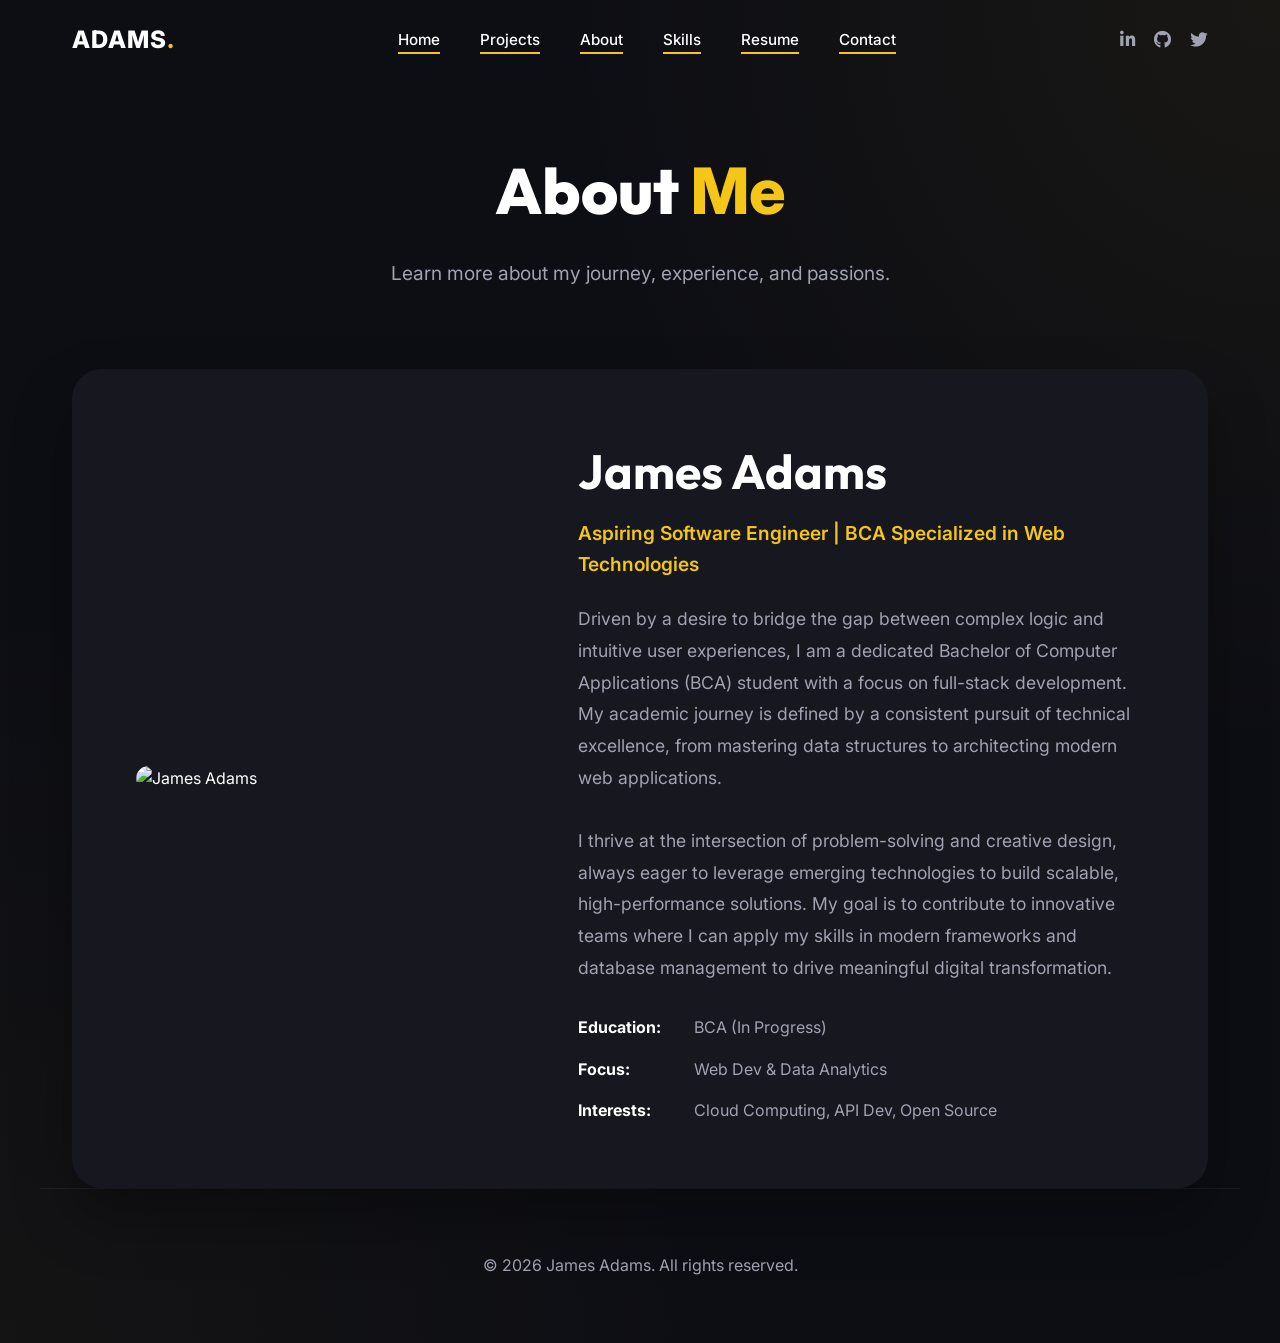
==== about.html @ 044e10fd "first commit" ====
<!DOCTYPE html>
<html lang="en">
<head>
    <meta charset="UTF-8">
    <meta name="viewport" content="width=device-width, initial-scale=1.0">
    <title>About | James Adams</title>
    <link rel="stylesheet" href="style.css">
    <link rel="preconnect" href="https://fonts.googleapis.com">
    <link rel="preconnect" href="https://fonts.gstatic.com" crossorigin>
    <link href="https://fonts.googleapis.com/css2?family=Inter:wght@400;500;600&family=Outfit:wght@300;400;600;700;800&display=swap" rel="stylesheet">
    <link rel="stylesheet" href="https://cdnjs.cloudflare.com/ajax/libs/font-awesome/6.4.0/css/all.min.css">
</head>
<body>
    <nav class="navbar" id="navbar">
        <div class="container nav-content">
            <div class="logo">
                <a href="index.html">ADAMS<span>.</span></a>
            </div>
            <ul class="nav-links" id="nav-links">
                <li><a href="index.html">Home</a></li>
                <li><a href="projects.html">Projects</a></li>
                <li><a href="about.html" class="active">About</a></li>
                <li><a href="skills.html">Skills</a></li><li><a href="resume.html">Resume</a></li>
                <li><a href="contact.html">Contact</a></li>
            </ul>
            <div class="nav-socials">
                <a href="#"><i class="fab fa-linkedin-in"></i></a>
                <a href="#"><i class="fab fa-github"></i></a>
                <a href="#"><i class="fab fa-twitter"></i></a>
            </div>
            <button class="hamburger" id="hamburger">
                <span></span>
                <span></span>
                <span></span>
            </button>
        </div>
    </nav>

    <div class="mobile-menu" id="mobile-menu">
        <ul class="mobile-nav-links">
            <li><a href="index.html">Home</a></li>
            <li><a href="projects.html">Projects</a></li>
            <li><a href="about.html">About</a></li>
            <li><a href="skills.html">Skills</a></li><li><a href="resume.html">Resume</a></li>
            <li><a href="contact.html">Contact</a></li>
        </ul>
    </div>

    <main class="subpage-main">
        <header class="page-header container">
            <h1 class="page-title">About <span class="highlight">Me</span></h1>
            <p class="page-subtitle">Learn more about my journey, experience, and passions.</p>
        </header>

        <section class="about-info container">
            <div class="about-card">
                <div class="about-image">
                    <img src="profile_james_adams.png" alt="James Adams">
                </div>
                <div class="about-text">
                    <h2>James Adams</h2>
                    <p class="job-role">Aspiring Software Engineer | BCA Specialized in Web Technologies</p>
                    <p class="bio">
                        Driven by a desire to bridge the gap between complex logic and intuitive user experiences, I am a dedicated Bachelor of Computer Applications (BCA) student with a focus on full-stack development. My academic journey is defined by a consistent pursuit of technical excellence, from mastering data structures to architecting modern web applications. 
                        <br><br>
                        I thrive at the intersection of problem-solving and creative design, always eager to leverage emerging technologies to build scalable, high-performance solutions. My goal is to contribute to innovative teams where I can apply my skills in modern frameworks and database management to drive meaningful digital transformation.
                    </p>
                    <div class="personal-details">
                        <div class="detail">
                            <span class="label">Education:</span>
                            <span class="value">BCA (In Progress)</span>
                        </div>
                        <div class="detail">
                            <span class="label">Focus:</span>
                            <span class="value">Web Dev & Data Analytics</span>
                        </div>
                        <div class="detail">
                            <span class="label">Interests:</span>
                            <span class="value">Cloud Computing, API Dev, Open Source</span>
                        </div>
                    </div>
                </div>
            </div>
        </section>
    </main>

    <footer class="footer container">
        <p>&copy; 2026 James Adams. All rights reserved.</p>
    </footer>

    <script src="script.js"></script>
</body>
</html>
---- style.css ----
:root {
    --bg-color: #0d0e14;
    --card-bg: #16171f;
    --accent-color: #f5c518;
    --text-primary: #ffffff;
    --text-secondary: #a0a2b1;
    --white: #ffffff;
    --black: #000000;
    --transition: all 0.4s cubic-bezier(0.165, 0.84, 0.44, 1);
    --container-width: 1200px;
    --glow-color: rgba(245, 197, 24, 0.15);
}

/* Reset and Base Styles */
* {
    margin: 0;
    padding: 0;
    box-sizing: border-box;
    font-family: 'Inter', sans-serif;
}

html {
    scroll-behavior: smooth;
}

body {
    background-color: var(--bg-color);
    background-image: 
        radial-gradient(at 100% 0%, rgba(245, 197, 24, 0.05) 0, transparent 40%),
        radial-gradient(at 0% 100%, rgba(245, 197, 24, 0.03) 0, transparent 40%);
    color: var(--text-primary);
    line-height: 1.6;
    overflow-x: hidden;
}

h1, h2, h3, .logo {
    font-family: 'Outfit', sans-serif;
}

a {
    text-decoration: none;
    color: inherit;
    transition: var(--transition);
}

ul {
    list-style: none;
}

img {
    max-width: 100%;
    display: block;
}

.container {
    max-width: var(--container-width);
    margin: 0 auto;
    padding: 0 2rem;
}

/* Navbar */
.navbar {
    position: fixed;
    top: 0;
    left: 0;
    width: 100%;
    height: 80px;
    background-color: transparent;
    z-index: 1000;
    display: flex;
    align-items: center;
    transition: var(--transition);
}

.navbar.scrolled {
    background-color: rgba(13, 14, 20, 0.95);
    backdrop-filter: blur(10px);
    height: 70px;
    border-bottom: 1px solid rgba(255, 255, 255, 0.05);
    box-shadow: 0 10px 30px rgba(0,0,0,0.3);
}

.nav-content {
    display: flex;
    justify-content: space-between;
    align-items: center;
    width: 100%;
}

.logo {
    font-size: 1.5rem;
    font-weight: 800;
    letter-spacing: 1px;
}

.logo span {
    color: var(--accent-color);
}

.nav-links {
    display: flex;
    gap: 2.5rem;
}

.nav-links li a {
    font-weight: 500;
    font-size: 0.95rem;
    color: var(--text-secondary);
    position: relative;
    padding-bottom: 5px;
}

.nav-links li a::after {
    content: '';
    position: absolute;
    bottom: 0;
    left: 0;
    width: 0;
    height: 2px;
    background-color: var(--accent-color);
    transition: var(--transition);
}

.nav-links li a:hover::after,
.nav-links li a.active::after {
    width: 100%;
}

.nav-links li a:hover,
.nav-links li a.active {
    color: var(--white);
}

.nav-socials {
    display: flex;
    gap: 1.2rem;
}

.nav-socials a {
    color: var(--text-secondary);
    font-size: 1.1rem;
}

.nav-socials a:hover {
    color: var(--accent-color);
    transform: translateY(-3px);
}
/* Section Generic */
.section-padding {
    padding: 100px 0;
}

.section-header {
    text-align: center;
    margin-bottom: 4rem;
}

.section-title {
    font-size: clamp(2.5rem, 5vw, 3.5rem);
    font-weight: 800;
    margin-bottom: 1rem;
}

.section-subtitle {
    font-size: 1.1rem;
    color: var(--text-secondary);
    max-width: 600px;
    margin: 0 auto;
}

.highlight {
    color: var(--accent-color);
}

/* Hamburger Menu */
.hamburger {
    display: none;
    flex-direction: column;
    gap: 6px;
    background: none;
    border: none;
    cursor: pointer;
    z-index: 1001;
}

.hamburger span {
    width: 25px;
    height: 2px;
    background-color: var(--white);
    transition: var(--transition);
}

/* Mobile Menu */
.mobile-menu {
    position: fixed;
    top: -100%;
    left: 0;
    width: 100%;
    height: auto;
    padding: 100px 0 50px;
    background-color: var(--card-bg);
    z-index: 999;
    display: flex;
    flex-direction: column;
    justify-content: center;
    align-items: center;
    gap: 2.5rem;
    transition: all 0.5s cubic-bezier(0.77, 0, 0.175, 1);
    box-shadow: 0 10px 30px rgba(0,0,0,0.5);
    opacity: 0;
    visibility: hidden;
}

.mobile-menu.active {
    top: 0;
    opacity: 1;
    visibility: visible;
}

.mobile-nav-links {
    display: flex;
    flex-direction: column;
    align-items: center;
    gap: 2rem;
}

.mobile-nav-links li a {
    font-size: 1.5rem;
    font-weight: 600;
}

.mobile-socials {
    display: flex;
    gap: 1.5rem;
    font-size: 1.5rem;
}

/* Hero Section */
.hero {
    padding-top: 160px;
    padding-bottom: 80px;
}

.hero-content {
    display: grid;
    grid-template-columns: 1.2fr 0.8fr;
    align-items: center;
    gap: 6rem;
}

.intro {
    font-size: 1.2rem;
    font-weight: 500;
    color: var(--accent-color);
    margin-bottom: 0.5rem;
}

.role-title {
    font-size: 1.6rem;
    color: var(--text-secondary);
    margin-bottom: 1rem;
    font-weight: 600;
    letter-spacing: 1px;
}

.name {
    font-size: clamp(3.5rem, 8vw, 5.5rem);
    font-weight: 800;
    line-height: 1.1;
    margin-bottom: 1rem;
}

.underline {
    width: 150px;
    height: 6px;
    background-color: var(--accent-color);
    margin-bottom: 2rem;
}

.hero-btns {
    display: flex;
    gap: 1.5rem;
    flex-wrap: wrap;
    margin-top: 2.5rem;
}

.hero-btns .btn {
    min-width: 220px;
    height: 56px;
    padding: 0 2rem;
    display: inline-flex;
    align-items: center;
    justify-content: center;
    border-radius: 8px;
    font-weight: 800;
    text-transform: uppercase;
    letter-spacing: 1px;
    font-size: 0.95rem;
    transition: var(--transition);
}

.primary-btn {
    background-color: var(--accent-color);
    color: var(--black);
    box-shadow: 0 5px 15px rgba(245, 197, 24, 0.2);
    border: 2px solid var(--accent-color);
}

.primary-btn:hover {
    background-color: #e5b816;
    border-color: #e5b816;
    transform: translateY(-5px);
    box-shadow: 0 12px 25px rgba(245, 197, 24, 0.3);
}

.hero-image .image-wrapper {
    position: relative;
    width: 420px;
    height: 420px;
    border-radius: 50%;
    border: 10px solid rgba(245, 197, 24, 0.08);
    padding: 10px;
    box-shadow: 0 0 60px var(--glow-color);
    animation: float 6s ease-in-out infinite;
    margin-left: auto;
}

@keyframes float {
    0%, 100% { transform: translateY(0) rotate(1deg); }
    50% { transform: translateY(-30px) rotate(-1deg); }
}

.hero-image img {
    width: 100%;
    height: 100%;
    object-fit: cover;
    border-radius: 50%;
    border: 3px solid var(--accent-color);
    transition: transform 0.6s var(--transition);
}

.hero-image:hover img {
    transform: scale(1.05);
}

/* Services Preview */
.services-preview {
    margin-bottom: 120px;
    position: relative;
}

.services-preview::before {
    content: '';
    position: absolute;
    top: -60px;
    left: 50%;
    transform: translateX(-50%);
    width: 60%;
    height: 1px;
    background: linear-gradient(to right, transparent, rgba(255,255,255,0.05), transparent);
}

.preview-card {
    background-color: var(--card-bg);
    padding: 3.5rem;
    border-radius: 30px;
    display: flex;
    align-items: center;
    justify-content: space-between;
    gap: 4rem;
    box-shadow: 0 30px 60px rgba(0,0,0,0.3);
    border: 1px solid rgba(255,255,255,0.03);
    transition: var(--transition);
}

.preview-card:hover {
    box-shadow: 0 40px 80px rgba(0,0,0,0.4);
    border-color: rgba(245, 197, 24, 0.1);
}

.preview-text {
    font-size: 1.2rem;
    color: var(--text-primary);
    flex: 2;
}

.show-more {
    color: var(--accent-color);
    font-weight: 600;
    display: flex;
    align-items: center;
    gap: 0.5rem;
    white-space: nowrap;
}

.show-more i {
    transition: transform 0.3s ease;
}

.show-more:hover i {
    transform: translateX(5px);
}

.social-links {
    display: flex;
    gap: 1.5rem;
    flex: 1;
    justify-content: flex-end;
}

.social-links a {
    width: 45px;
    height: 45px;
    border-radius: 50%;
    background-color: rgba(255,255,255,0.05);
    display: flex;
    align-items: center;
    justify-content: center;
    color: var(--white);
    font-size: 1rem;
}

.social-links a:hover {
    background-color: var(--accent-color);
    color: var(--black);
}

/* Brands Section */
.brands {
    margin-bottom: 120px;
}

.brand-card {
    background-color: var(--card-bg);
    padding: 3rem;
    border-radius: 30px;
    box-shadow: 0 20px 40px rgba(0,0,0,0.3);
    border: 1px solid rgba(255,255,255,0.03);
    text-align: center;
}

.brand-text {
    font-size: 1.1rem;
    color: var(--text-secondary);
    margin-bottom: 2.5rem;
    font-weight: 500;
    text-transform: uppercase;
    letter-spacing: 2px;
}

.brand-logos {
    display: flex;
    justify-content: space-between;
    align-items: center;
    flex-wrap: wrap;
    gap: 2rem;
    opacity: 0.6;
}

.brand-item {
    font-size: 1.2rem;
    font-weight: 600;
    display: flex;
    align-items: center;
    gap: 0.8rem;
    color: var(--text-secondary);
}

.brand-item i {
    font-size: 1.5rem;
}

/* Stats Section */
.stats {
    display: flex;
    justify-content: space-between;
    align-items: center;
    background-color: var(--card-bg);
    padding: 4rem;
    border-radius: 30px;
    margin-bottom: 120px;
    border: 1px solid rgba(255,255,255,0.03);
    box-shadow: 0 30px 60px rgba(0,0,0,0.3);
}

.stat-item {
    text-align: center;
    flex: 1;
}

.stat-number {
    font-size: 3.5rem;
    font-weight: 800;
    color: var(--accent-color);
    margin-bottom: 0.5rem;
}

.stat-label {
    font-size: 1.1rem;
    color: var(--text-secondary);
    text-transform: uppercase;
    letter-spacing: 1px;
}

.stat-divider {
    width: 1px;
    height: 80px;
    background-color: rgba(255,255,255,0.1);
}

/* Service List */
.services-list {
    display: grid;
    grid-template-columns: repeat(auto-fit, minmax(350px, 1fr));
    gap: 2rem;
    margin-bottom: 80px;
}

.service-card {
    background-color: var(--card-bg);
    padding: 2.5rem;
    border-radius: 20px;
    display: flex;
    align-items: center;
    gap: 2rem;
    cursor: pointer;
    transition: var(--transition);
    border: 1px solid transparent;
}

.service-card:hover {
    transform: translateY(-10px);
    border-color: rgba(245, 197, 24, 0.3);
    box-shadow: 0 20px 40px rgba(0,0,0,0.3);
}

.service-icon {
    width: 70px;
    height: 70px;
    background-color: rgba(245, 197, 24, 0.1);
    border-radius: 15px;
    display: flex;
    align-items: center;
    justify-content: center;
    font-size: 2rem;
    color: var(--accent-color);
}

.service-info {
    flex: 1;
}

.service-info h3 {
    font-size: 1.4rem;
    margin-bottom: 0.3rem;
}

.service-info p {
    color: var(--text-secondary);
}

.service-arrow {
    font-size: 1.2rem;
    color: var(--text-secondary);
    transition: var(--transition);
}

.service-card:hover .service-arrow {
    color: var(--accent-color);
    transform: translate(5px, -5px);
}

/* Features Section */
.features {
    display: grid;
    grid-template-columns: repeat(auto-fit, minmax(300px, 1fr));
    gap: 2.5rem;
    margin-bottom: 100px;
}

.feature-card {
    background-color: var(--card-bg);
    padding: 3rem 2.5rem;
    border-radius: 20px;
    transition: var(--transition);
    position: relative;
    overflow: hidden;
    box-shadow: 0 10px 30px rgba(0,0,0,0.1);
}

.feature-card::before {
    content: '';
    position: absolute;
    top: 0;
    left: 0;
    width: 5px;
    height: 0;
    background-color: var(--accent-color);
    transition: var(--transition);
}

.feature-card:hover::before {
    height: 100%;
}

.feature-card:hover {
    transform: translateY(-10px);
    box-shadow: 0 20px 50px rgba(0,0,0,0.4);
}

.feature-icon {
    font-size: 2.5rem;
    color: var(--accent-color);
    margin-bottom: 1.5rem;
}

.feature-card h3 {
    font-size: 1.6rem;
    margin-bottom: 1rem;
}

.feature-card p {
    color: var(--text-secondary);
    margin-bottom: 2rem;
    font-size: 1rem;
}

.show-more-link {
    font-weight: 600;
    color: var(--text-primary);
    border-bottom: 2px solid var(--accent-color);
    padding-bottom: 3px;
}

.show-more-link:hover {
    color: var(--accent-color);
}

/* Footer */
.footer {
    padding: 4rem 0;
    text-align: center;
    border-top: 1px solid rgba(255,255,255,0.05);
    color: var(--text-secondary);
}

/* Responsive Styles */
@media (max-width: 1024px) {
    .container {
        padding: 0 1.5rem;
    }
    
    .hero-content {
        gap: 2rem;
    }
}

@media (max-width: 968px) {
    .nav-links, .nav-socials {
        display: none;
    }

    .hamburger {
        display: flex;
    }

    .hero-content {
        grid-template-columns: 1fr;
        text-align: center;
    }

    .hero-text {
        order: 2;
    }

    .hero-image {
        order: 1;
        max-width: 400px;
        margin: 0 auto;
    }

    .underline {
        margin: 0 auto 2rem;
    }

    .description {
        margin-left: auto;
        margin-right: auto;
    }

    .preview-card {
        flex-direction: column;
        text-align: center;
        padding: 2.5rem;
    }

    .social-links {
        justify-content: center;
    }

    .stats {
        flex-wrap: wrap;
        gap: 2rem;
    }

    .stat-item {
        flex: 1 1 40%;
    }

    .stat-divider {
        display: none;
    }
}

/* Subpage Styles */
.subpage-main {
    padding-top: 140px;
}

.page-header {
    text-align: center;
    margin-bottom: 5rem;
}

.page-title {
    font-size: 4rem;
    font-weight: 800;
    margin-bottom: 1rem;
}

.page-subtitle {
    font-size: 1.2rem;
    color: var(--text-secondary);
    max-width: 600px;
    margin: 0 auto;
}

/* About Page Specific */
.about-card {
    display: grid;
    grid-template-columns: 0.8fr 1.2fr;
    gap: 4rem;
    background-color: var(--card-bg);
    padding: 4rem;
    border-radius: 30px;
    align-items: center;
    box-shadow: 0 30px 60px rgba(0,0,0,0.3);
}

.about-image img {
    border-radius: 20px;
    width: 100%;
}

.about-text h2 {
    font-size: 3rem;
    margin-bottom: 0.5rem;
}

.job-role {
    font-size: 1.2rem;
    color: var(--accent-color);
    font-weight: 600;
    margin-bottom: 1.5rem;
}

.bio {
    font-size: 1.1rem;
    color: var(--text-secondary);
    margin-bottom: 2rem;
    line-height: 1.8;
}

.personal-details {
    display: flex;
    flex-direction: column;
    gap: 1rem;
}

.detail {
    display: flex;
    gap: 1rem;
}

.label {
    font-weight: 700;
    color: var(--white);
    min-width: 100px;
}

.value {
    color: var(--text-secondary);
}

/* Skills Page Specific */
.skills-category {
    margin-bottom: 5rem;
}

.skills-category h2 {
    font-size: 2rem;
    margin-bottom: 3rem;
    display: inline-block;
    border-bottom: 3px solid var(--accent-color);
    padding-bottom: 0.5rem;
}

.progress-bar {
    width: 100%;
    height: 6px;
    background-color: rgba(255,255,255,0.05);
    border-radius: 10px;
    margin-top: 1rem;
    overflow: hidden;
}

.progress {
    height: 100%;
    background-color: var(--accent-color);
    border-radius: 10px;
    transition: width 1.5s ease-in-out;
}

/* Responsive Subpages */
@media (max-width: 968px) {
    .about-card {
        grid-template-columns: 1fr;
        padding: 3rem;
        gap: 3rem;
        text-align: center;
    }

    .about-image {
        max-width: 300px;
        margin: 0 auto;
    }

    .detail {
        justify-content: center;
    }

    .page-title {
        font-size: 3rem;
    }
}

@media (max-width: 576px) {
    .name {
        font-size: 3rem;
    }

    .brand-logos {
        justify-content: center;
    }

    .stat-item {
        flex: 1 1 100%;
    }

    .service-card {
        flex-direction: column;
        text-align: center;
    }

    .service-icon {
        margin-bottom: 1rem;
    }
}

/* Skills Section */
.skills-section {
    padding: 100px 0;
    text-align: center;
}

.section-title {
    font-size: 3rem;
    margin-bottom: 4rem;
    font-weight: 800;
}

.highlight {
    color: var(--accent-color);
}

.skills-grid {
    display: grid;
    grid-template-columns: repeat(auto-fit, minmax(150px, 1fr));
    gap: 2rem;
}

.skill-card {
    background-color: var(--card-bg);
    padding: 2.5rem 1.5rem;
    border-radius: 20px;
    display: flex;
    flex-direction: column;
    align-items: center;
    gap: 1rem;
    transition: var(--transition);
}

.skill-card i {
    font-size: 3rem;
    color: var(--accent-color);
}

.skill-card span {
    font-weight: 600;
    font-size: 1.1rem;
}

.skill-card:hover {
    transform: translateY(-10px);
    background-color: rgba(245, 197, 24, 0.05);
    box-shadow: 0 10px 30px rgba(0,0,0,0.3);
}

/* Contact Section */
.contact-section {
    padding: 100px 0;
}

.contact-card {
    background-color: var(--card-bg);
    border-radius: 30px;
    padding: 4rem;
    display: grid;
    grid-template-columns: 1fr 1.2fr;
    gap: 4rem;
    box-shadow: 0 30px 60px rgba(0,0,0,0.3);
}

.contact-info h2 {
    font-size: 3.5rem;
    line-height: 1.2;
    margin-bottom: 2rem;
}

.contact-info p {
    color: var(--text-secondary);
    font-size: 1.1rem;
    margin-bottom: 3rem;
}

.contact-details {
    display: flex;
    flex-direction: column;
    gap: 1.5rem;
}

.detail-item {
    display: flex;
    align-items: center;
    gap: 1rem;
    font-size: 1.1rem;
}

.detail-item i {
    color: var(--accent-color);
    font-size: 1.2rem;
}

.contact-form {
    display: flex;
    flex-direction: column;
    gap: 1.5rem;
}

.contact-form input,
.contact-form textarea {
    background-color: rgba(255,255,255,0.05);
    border: 1px solid rgba(255,255,255,0.1);
    padding: 1.5rem;
    border-radius: 12px;
    color: var(--white);
    font-size: 1.05rem;
    outline: none;
    transition: var(--transition);
    width: 100%;
}

.contact-form input:focus,
.contact-form textarea:focus {
    border-color: var(--accent-color);
    background-color: rgba(255,255,255,0.08);
}

.contact-form .primary-btn {
    padding: 1.5rem 2.5rem;
    font-size: 1.2rem;
    font-weight: 700;
    text-transform: uppercase;
    letter-spacing: 2px;
    box-shadow: 0 10px 20px rgba(0, 0, 0, 0.2);
    margin-top: 1rem;
    width: 100%;
}

.contact-form .primary-btn:hover {
    box-shadow: 0 15px 30px rgba(245, 197, 24, 0.2);
}

/* Response for new sections */
@media (max-width: 968px) {
    .contact-card {
        grid-template-columns: 1fr;
        padding: 3rem;
        gap: 3rem;
    }
    
    .contact-info h2 {
        font-size: 2.5rem;
    }
}

/* Project Filters */
.project-filters {
    display: flex;
    justify-content: center;
    gap: 1rem;
    margin-bottom: 4rem;
    flex-wrap: wrap;
}

.filter-btn {
    padding: 0.8rem 1.5rem;
    background-color: var(--card-bg);
    border: 1px solid rgba(255,255,255,0.05);
    color: var(--text-secondary);
    border-radius: 30px;
    cursor: pointer;
    font-weight: 600;
    transition: var(--transition);
}

.filter-btn:hover,
.filter-btn.active {
    background-color: var(--accent-color);
    color: var(--black);
    border-color: var(--accent-color);
    box-shadow: 0 5px 15px rgba(245, 197, 24, 0.2);
}

/* Projects Grid */
.projects-grid {
    display: grid;
    grid-template-columns: repeat(auto-fit, minmax(320px, 1fr));
    gap: 3rem;
    margin-bottom: 100px;
    align-items: stretch;
    justify-content: center;
}

.project-card {
    background-color: var(--card-bg);
    border-radius: 20px;
    overflow: hidden;
    transition: var(--transition);
    border: 1px solid rgba(255,255,255,0.05);
    display: flex;
    flex-direction: column; /* Allow flex children to fill height */
}

.project-card:hover {
    transform: translateY(-10px);
    box-shadow: 0 20px 40px rgba(0,0,0,0.4);
    border-color: rgba(245, 197, 24, 0.2);
}

.project-image {
    position: relative;
    width: 100%;
    aspect-ratio: 16/9;
    overflow: hidden;
}

.project-image img {
    width: 100%;
    height: 100%;
    object-fit: cover;
    transition: transform 0.5s ease;
}

.project-card:hover .project-image img {
    transform: scale(1.1);
}

.project-overlay {
    position: absolute;
    top: 0;
    left: 0;
    width: 100%;
    height: 100%;
    background: linear-gradient(to top, rgba(30, 31, 43, 0.9), transparent);
    display: flex;
    align-items: flex-end;
    padding: 1.5rem;
    opacity: 0;
    transition: var(--transition);
}

.project-card:hover .project-overlay {
    opacity: 1;
}

.tech-stack {
    display: flex;
    gap: 0.5rem;
    flex-wrap: wrap;
}

.tech-stack span {
    background-color: var(--accent-color);
    color: var(--black);
    padding: 4px 12px;
    border-radius: 20px;
    font-size: 0.75rem;
    font-weight: 700;
    text-transform: uppercase;
}

.project-info {
    padding: 2rem;
    display: flex;
    flex-direction: column;
    flex: 1; /* Allow info section to take up remaining space */
}

.project-info h3 {
    font-size: 1.5rem;
    margin-bottom: 1rem;
    color: var(--white);
    min-height: 3.6rem; /* Support up to 2 lines of title if needed */
    display: -webkit-box;
    -webkit-line-clamp: 2;
    line-clamp: 2;
    -webkit-box-orient: vertical;
    overflow: hidden;
}

.project-info p {
    color: var(--text-secondary);
    font-size: 0.95rem;
    margin-bottom: 2rem;
    line-height: 1.6;
    height: 4.8rem; /* Fixed height for exactly 3 lines of text */
    overflow: hidden;
    display: -webkit-box;
    -webkit-line-clamp: 3;
    line-clamp: 3;
    -webkit-box-orient: vertical;
}

.project-actions {
    display: flex;
    gap: 1rem;
    margin-top: auto; /* Push buttons to the bottom of the card */
}

.secondary-btn {
    background-color: var(--accent-color);
    color: var(--black);
    border: none;
    padding: 1rem; /* Uniform padding */
    border-radius: 10px;
    font-weight: 800;
    font-size: 0.95rem;
    flex: 1;
    text-align: center;
    box-shadow: 0 5px 15px rgba(245, 197, 24, 0.1);
    display: flex;
    align-items: center;
    justify-content: center;
    min-height: 45px;
}

.outline-btn {
    background-color: transparent;
    color: var(--white);
    border: 2px solid rgba(255,255,255,0.2);
    padding: 1rem;
    border-radius: 10px;
    font-weight: 800;
    font-size: 0.95rem;
    flex: 1;
    text-align: center;
    display: flex;
    align-items: center;
    justify-content: center;
    min-height: 45px;
    transition: var(--transition);
}

.hero-btns .outline-btn {
    flex: none; /* Don't stretch in hero */
}

.outline-btn i {
    margin-right: 10px;
}

.secondary-btn:hover {
    background-color: #e5b816;
    transform: translateY(-3px);
    box-shadow: 0 10px 25px rgba(245, 197, 24, 0.3);
}

.outline-btn:hover {
    border-color: var(--accent-color);
    color: var(--accent-color);
    transform: translateY(-3px);
}

/* Responsive adjustment for projects */
@media (max-width: 576px) {
    .projects-grid {
        grid-template-columns: 1fr;
    }
}

/* Resume Page Specific */
.resume-container {
    max-width: 900px;
    margin-bottom: 100px;
}

.resume-paper {
    background-color: var(--card-bg);
    padding: 5rem;
    border-radius: 20px;
    box-shadow: 0 40px 80px rgba(0,0,0,0.5);
    border: 1px solid rgba(255,255,255,0.05);
}

.resume-section {
    margin-bottom: 4rem;
}

.resume-section:last-child {
    margin-bottom: 0;
}

.resume-section-title {
    font-size: 1.8rem;
    color: var(--accent-color);
    margin-bottom: 2rem;
    display: flex;
    align-items: center;
    gap: 1rem;
    border-bottom: 1px solid rgba(245, 197, 24, 0.2);
    padding-bottom: 0.8rem;
}

.resume-section-title i {
    font-size: 1.4rem;
}

.resume-item {
    margin-bottom: 2.5rem;
}

.resume-item:last-child {
    margin-bottom: 0;
}

.resume-item-header {
    display: flex;
    justify-content: space-between;
    align-items: center;
    margin-bottom: 0.5rem;
    flex-wrap: wrap;
    gap: 0.5rem;
}

.resume-item-header h3 {
    font-size: 1.4rem;
    color: var(--white);
}

.resume-item-header span {
    font-weight: 600;
    color: var(--accent-color);
    background-color: rgba(245, 197, 24, 0.1);
    padding: 4px 12px;
    border-radius: 20px;
    font-size: 0.85rem;
}

.institution {
    font-style: italic;
    color: var(--text-secondary);
    margin-bottom: 0.8rem;
    font-weight: 500;
}

.resume-skills-grid {
    display: grid;
    grid-template-columns: repeat(auto-fit, minmax(200px, 1fr));
    gap: 2rem;
}

.skill-group h4 {
    color: var(--white);
    margin-bottom: 0.8rem;
    font-size: 1.1rem;
}

.skill-group p {
    color: var(--text-secondary);
    line-height: 1.6;
}

.resume-list {
    list-style: none;
    display: flex;
    flex-direction: column;
    gap: 1rem;
}

.resume-list li {
    color: var(--text-secondary);
    position: relative;
    padding-left: 1.5rem;
}

.resume-list li::before {
    content: "▹";
    position: absolute;
    left: 0;
    color: var(--accent-color);
    font-weight: bold;
}

.contact-links {
    display: flex;
    flex-direction: column;
    gap: 1rem;
}

.contact-links span {
    display: flex;
    align-items: center;
    gap: 1rem;
    color: var(--text-secondary);
}

.contact-links i {
    color: var(--accent-color);
    width: 20px;
}

/* Responsive Resume */
@media (max-width: 768px) {
    .resume-paper {
        padding: 3rem 2rem;
    }

    .resume-section-title {
        font-size: 1.5rem;
    }

    .resume-item-header h3 {
        font-size: 1.2rem;
    }
}

/* Skills Section (One-Page) */
.skills-grid-main {
    display: grid;
    grid-template-columns: repeat(auto-fit, minmax(300px, 1fr));
    gap: 3rem;
}

.skills-grid-inner {
    display: grid;
    grid-template-columns: repeat(auto-fit, minmax(100px, 1fr));
    gap: 1.5rem;
    margin-top: 1.5rem;
}

.skills-category h3 {
    font-size: 1.5rem;
    color: var(--white);
    padding-bottom: 1rem;
    border-bottom: 2px solid rgba(245, 197, 24, 0.2);
    margin-bottom: 2rem;
}

.skill-card {
    background-color: var(--card-bg);
    padding: 1.5rem;
    border-radius: 15px;
    text-align: center;
    border: 1px solid rgba(255, 255, 255, 0.03);
    transition: all 0.4s cubic-bezier(0.175, 0.885, 0.32, 1.275);
    position: relative;
    overflow: hidden;
}

.skill-card:hover {
    transform: translateY(-8px) scale(1.02);
    border-color: rgba(245, 197, 24, 0.3);
    box-shadow: 0 15px 30px rgba(0, 0, 0, 0.4), 0 0 20px rgba(245, 197, 24, 0.1);
}

/* Shine Effect */
.skill-card::after {
    content: '';
    position: absolute;
    top: -50%;
    left: -50%;
    width: 200%;
    height: 200%;
    background: linear-gradient(
        45deg,
        transparent,
        rgba(255, 255, 255, 0.03),
        transparent
    );
    transform: rotate(45deg);
    transition: 0.8s;
    pointer-events: none;
}

.skill-card:hover::after {
    left: 100%;
    top: 100%;
}

.skill-card i {
    font-size: 2.5rem;
    color: var(--accent-color);
    margin-bottom: 1rem;
    display: block;
    transition: var(--transition);
    animation: floatingIcon 3s ease-in-out infinite;
}

@keyframes floatingIcon {
    0%, 100% { transform: translateY(0); }
    50% { transform: translateY(-10px); }
}

.skill-card:hover i {
    transform: scale(1.1);
    filter: drop-shadow(0 0 8px var(--accent-color));
    animation-play-state: paused;
}

.skill-card span {
    display: block;
    font-weight: 600;
    margin-bottom: 1rem;
}

/* Progress Bars */
.progress-bar {
    width: 100%;
    height: 6px;
    background-color: rgba(255, 255, 255, 0.05);
    border-radius: 10px;
    overflow: hidden;
    position: relative;
}

.progress {
    height: 100%;
    background: linear-gradient(90deg, var(--accent-color), #ffdb58);
    border-radius: 10px;
    width: 0; /* JS will animate this */
    transition: width 1.5s cubic-bezier(0.1, 0, 0.2, 1);
    position: relative;
}

.progress::after {
    content: '';
    position: absolute;
    right: 0;
    top: 50%;
    transform: translateY(-50%);
    width: 10px;
    height: 10px;
    background: var(--accent-color);
    border-radius: 50%;
    box-shadow: 0 0 10px var(--accent-color);
    animation: pulseGlow 1.5s infinite;
}

@keyframes pulseGlow {
    0% { box-shadow: 0 0 5px var(--accent-color); }
    50% { box-shadow: 0 0 15px var(--accent-color); }
    100% { box-shadow: 0 0 5px var(--accent-color); }
}

/* Staggered Reveal Animation */
.skills-grid-inner .skill-card {
    opacity: 0;
    transform: perspective(1000px) rotateX(-20deg) translateY(40px);
    transition: all 0.8s cubic-bezier(0.34, 1.56, 0.64, 1);
}

.skills-grid-inner .skill-card.revealed {
    opacity: 1;
    transform: perspective(1000px) rotateX(0) translateY(0);
}

.skill-card:hover i {
    transform: scale(1.1) rotate(360deg);
    filter: drop-shadow(0 0 10px var(--accent-color));
    animation-play-state: paused;
}

/* ==========================================================================
   Responsiveness & Mobile Optimization (Unified)
   ========================================================================== */

@media (max-width: 968px) {
    .nav-links, .nav-socials { display: none; }
    .hamburger { display: flex; }
    .hero-content { grid-template-columns: 1fr; text-align: center; }
    .hero-text { order: 2; }
    .hero-image { order: 1; max-width: 400px; margin: 0 auto; }
    .underline { margin: 0 auto 2rem; }
    .description { margin-left: auto; margin-right: auto; }
    .stats { flex-wrap: wrap; gap: 2rem; }
    .stat-item { flex: 1 1 40%; }
    .stat-divider { display: none; }
    .about-card, .contact-card { grid-template-columns: 1fr; padding: 3rem; text-align: center; }
    .about-image { max-width: 300px; margin: 0 auto; }
    .detail { justify-content: center; }
}

@media (max-width: 768px) {
    .section-padding { padding: 80px 0; }
    .section-title { font-size: 2.8rem; }
    .hero { padding-top: 130px; }
}

@media (max-width: 480px) {
    .container { padding: 0 1.2rem; }
    .name { font-size: 2.8rem; }
    .hero-btns { flex-direction: column; width: 100%; gap: 1rem; }
    .hero-btns .btn { width: 100%; min-width: unset; }
    .hero-image .image-wrapper { width: 300px; height: 300px; margin: 0 auto; }
    .stats { flex-direction: column; padding: 2.5rem 1.5rem; text-align: center; }
    .stat-item { flex: 1 1 100%; }
    .stat-number { font-size: 3rem; }
    .about-card, .contact-card { padding: 2.5rem 1.5rem; }
    .resume-paper { padding: 3rem 1.5rem; }
    .skills-grid-inner { grid-template-columns: repeat(auto-fit, minmax(130px, 1fr)); }
}

@media (max-width: 360px) {
    .name { font-size: 2.3rem; }
    .role-title { font-size: 1.1rem; }
    .section-title { font-size: 2.2rem; }
    .hero-image .image-wrapper { width: 230px; height: 230px; }
    .stat-number { font-size: 2.8rem; }
    .preview-card { padding: 1.5rem; }
    .preview-text { font-size: 1rem; }
    .skills-grid-inner { grid-template-columns: 1fr; }
    .resume-paper { padding: 2.5rem 1rem; }
    .resume-section-title { font-size: 1.4rem; padding-bottom: 0.5rem; }
    .resume-item-header h3 { font-size: 1.1rem; }
    .contact-info h2 { font-size: 2.22rem; }
    
    /* Global scroll/overflow protection */
    body { overflow-x: hidden; width: 100%; position: relative; }
    .container { overflow: hidden; }
}
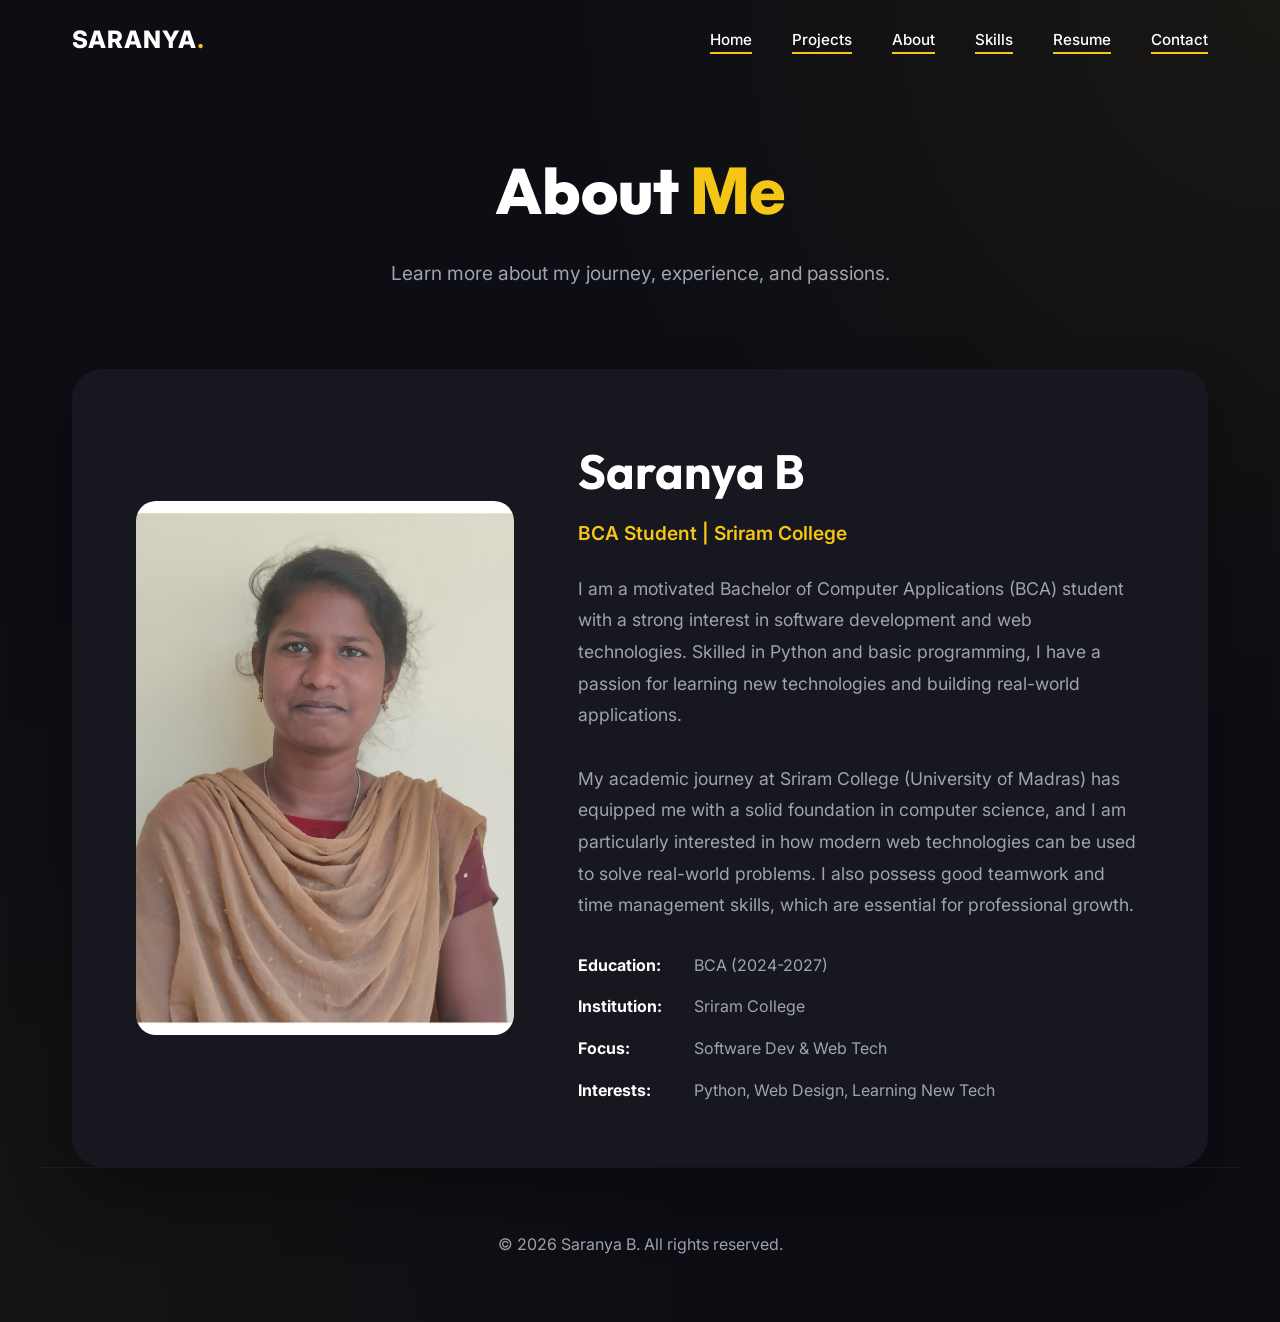
==== commit 11346e8f: "final commit" ====
--- a/about.html
+++ b/about.html
@@ -3,18 +3,19 @@
 <head>
     <meta charset="UTF-8">
     <meta name="viewport" content="width=device-width, initial-scale=1.0">
-    <title>About | James Adams</title>
+    <title>About | Saranya B</title>
     <link rel="stylesheet" href="style.css">
     <link rel="preconnect" href="https://fonts.googleapis.com">
     <link rel="preconnect" href="https://fonts.gstatic.com" crossorigin>
     <link href="https://fonts.googleapis.com/css2?family=Inter:wght@400;500;600&family=Outfit:wght@300;400;600;700;800&display=swap" rel="stylesheet">
     <link rel="stylesheet" href="https://cdnjs.cloudflare.com/ajax/libs/font-awesome/6.4.0/css/all.min.css">
+    <link rel="icon" type="image/png" href="favicon.png">
 </head>
 <body>
     <nav class="navbar" id="navbar">
         <div class="container nav-content">
             <div class="logo">
-                <a href="index.html">ADAMS<span>.</span></a>
+                <a href="index.html">SARANYA<span>.</span></a>
             </div>
             <ul class="nav-links" id="nav-links">
                 <li><a href="index.html">Home</a></li>
@@ -23,11 +24,7 @@
                 <li><a href="skills.html">Skills</a></li><li><a href="resume.html">Resume</a></li>
                 <li><a href="contact.html">Contact</a></li>
             </ul>
-            <div class="nav-socials">
-                <a href="#"><i class="fab fa-linkedin-in"></i></a>
-                <a href="#"><i class="fab fa-github"></i></a>
-                <a href="#"><i class="fab fa-twitter"></i></a>
-            </div>
+
             <button class="hamburger" id="hamburger">
                 <span></span>
                 <span></span>
@@ -55,28 +52,32 @@
         <section class="about-info container">
             <div class="about-card">
                 <div class="about-image">
-                    <img src="profile_james_adams.png" alt="James Adams">
+                    <img src="profile_saranya.png" alt="Saranya B">
                 </div>
                 <div class="about-text">
-                    <h2>James Adams</h2>
-                    <p class="job-role">Aspiring Software Engineer | BCA Specialized in Web Technologies</p>
+                    <h2>Saranya B</h2>
+                    <p class="job-role">BCA Student | Sriram College</p>
                     <p class="bio">
-                        Driven by a desire to bridge the gap between complex logic and intuitive user experiences, I am a dedicated Bachelor of Computer Applications (BCA) student with a focus on full-stack development. My academic journey is defined by a consistent pursuit of technical excellence, from mastering data structures to architecting modern web applications. 
+                        I am a motivated Bachelor of Computer Applications (BCA) student with a strong interest in software development and web technologies. Skilled in Python and basic programming, I have a passion for learning new technologies and building real-world applications. 
                         <br><br>
-                        I thrive at the intersection of problem-solving and creative design, always eager to leverage emerging technologies to build scalable, high-performance solutions. My goal is to contribute to innovative teams where I can apply my skills in modern frameworks and database management to drive meaningful digital transformation.
+                        My academic journey at Sriram College (University of Madras) has equipped me with a solid foundation in computer science, and I am particularly interested in how modern web technologies can be used to solve real-world problems. I also possess good teamwork and time management skills, which are essential for professional growth.
                     </p>
                     <div class="personal-details">
                         <div class="detail">
                             <span class="label">Education:</span>
-                            <span class="value">BCA (In Progress)</span>
+                            <span class="value">BCA (2024-2027)</span>
+                        </div>
+                        <div class="detail">
+                            <span class="label">Institution:</span>
+                            <span class="value">Sriram College</span>
                         </div>
                         <div class="detail">
                             <span class="label">Focus:</span>
-                            <span class="value">Web Dev & Data Analytics</span>
+                            <span class="value">Software Dev & Web Tech</span>
                         </div>
                         <div class="detail">
                             <span class="label">Interests:</span>
-                            <span class="value">Cloud Computing, API Dev, Open Source</span>
+                            <span class="value">Python, Web Design, Learning New Tech</span>
                         </div>
                     </div>
                 </div>
@@ -85,7 +86,7 @@
     </main>
 
     <footer class="footer container">
-        <p>&copy; 2026 James Adams. All rights reserved.</p>
+        <p>&copy; 2026 Saranya B. All rights reserved.</p>
     </footer>
 
     <script src="script.js"></script>
--- a/style.css
+++ b/style.css
@@ -315,14 +315,36 @@
 
 .hero-image .image-wrapper {
     position: relative;
-    width: 420px;
-    height: 420px;
+    width: 440px;
+    height: 440px;
     border-radius: 50%;
-    border: 10px solid rgba(245, 197, 24, 0.08);
-    padding: 10px;
-    box-shadow: 0 0 60px var(--glow-color);
+    padding: 15px;
+    background: linear-gradient(135deg, rgba(245, 197, 24, 0.2), transparent);
+    box-shadow: 0 0 80px var(--glow-color);
     animation: float 6s ease-in-out infinite;
     margin-left: auto;
+    display: flex;
+    align-items: center;
+    justify-content: center;
+}
+
+.hero-image .image-wrapper::before {
+    content: '';
+    position: absolute;
+    inset: 0;
+    border-radius: 50%;
+    padding: 2px;
+    background: conic-gradient(from 0deg, transparent, var(--accent-color), transparent 60%);
+    -webkit-mask: linear-gradient(#fff 0 0) content-box, linear-gradient(#fff 0 0);
+    mask: linear-gradient(#fff 0 0) content-box, linear-gradient(#fff 0 0);
+    -webkit-mask-composite: xor;
+    mask-composite: exclude;
+    animation: rotate 4s linear infinite;
+}
+
+@keyframes rotate {
+    from { transform: rotate(0deg); }
+    to { transform: rotate(360deg); }
 }
 
 @keyframes float {
@@ -334,6 +356,7 @@
     width: 100%;
     height: 100%;
     object-fit: cover;
+    object-position: center 20%;
     border-radius: 50%;
     border: 3px solid var(--accent-color);
     transition: transform 0.6s var(--transition);
@@ -476,11 +499,11 @@
     justify-content: space-between;
     align-items: center;
     background-color: var(--card-bg);
-    padding: 4rem;
-    border-radius: 30px;
-    margin-bottom: 120px;
-    border: 1px solid rgba(255,255,255,0.03);
-    box-shadow: 0 30px 60px rgba(0,0,0,0.3);
+    padding: 2.5rem 2rem;
+    border-radius: 20px;
+    margin-bottom: 80px;
+    border: 1px solid rgba(255, 255, 255, 0.05);
+    box-shadow: 0 20px 40px rgba(0, 0, 0, 0.2);
 }
 
 .stat-item {
@@ -489,23 +512,25 @@
 }
 
 .stat-number {
-    font-size: 3.5rem;
+    font-size: 2.2rem;
     font-weight: 800;
     color: var(--accent-color);
-    margin-bottom: 0.5rem;
+    margin-bottom: 0.3rem;
+    letter-spacing: -0.5px;
 }
 
 .stat-label {
-    font-size: 1.1rem;
+    font-size: 0.85rem;
     color: var(--text-secondary);
     text-transform: uppercase;
-    letter-spacing: 1px;
+    letter-spacing: 1.5px;
+    font-weight: 500;
 }
 
 .stat-divider {
     width: 1px;
-    height: 80px;
-    background-color: rgba(255,255,255,0.1);
+    height: 40px;
+    background-color: rgba(255, 255, 255, 0.1);
 }
 
 /* Service List */
@@ -750,6 +775,9 @@
 .about-image img {
     border-radius: 20px;
     width: 100%;
+    height: 100%;
+    object-fit: cover;
+    object-position: center 20%;
 }
 
 .about-text h2 {
@@ -889,6 +917,13 @@
     gap: 2rem;
 }
 
+.skills-grid-inner {
+    display: grid;
+    grid-template-columns: repeat(auto-fit, minmax(200px, 1fr));
+    gap: 2rem;
+    margin-top: 1.5rem;
+}
+
 .skill-card {
     background-color: var(--card-bg);
     padding: 2.5rem 1.5rem;
@@ -898,16 +933,9 @@
     align-items: center;
     gap: 1rem;
     transition: var(--transition);
-}
-
-.skill-card i {
-    font-size: 3rem;
-    color: var(--accent-color);
-}
-
-.skill-card span {
-    font-weight: 600;
-    font-size: 1.1rem;
+    position: relative;
+    overflow: hidden;
+    border: 1px solid rgba(255, 255, 255, 0.05);
 }
 
 .skill-card:hover {
@@ -1045,26 +1073,26 @@
 /* Projects Grid */
 .projects-grid {
     display: grid;
-    grid-template-columns: repeat(auto-fit, minmax(320px, 1fr));
-    gap: 3rem;
-    margin-bottom: 100px;
+    grid-template-columns: repeat(auto-fit, minmax(280px, 1fr));
+    gap: 2rem;
+    margin-bottom: 80px;
     align-items: stretch;
     justify-content: center;
 }
 
 .project-card {
     background-color: var(--card-bg);
-    border-radius: 20px;
+    border-radius: 15px;
     overflow: hidden;
     transition: var(--transition);
     border: 1px solid rgba(255,255,255,0.05);
     display: flex;
-    flex-direction: column; /* Allow flex children to fill height */
+    flex-direction: column;
 }
 
 .project-card:hover {
-    transform: translateY(-10px);
-    box-shadow: 0 20px 40px rgba(0,0,0,0.4);
+    transform: translateY(-8px);
+    box-shadow: 0 15px 30px rgba(0,0,0,0.4);
     border-color: rgba(245, 197, 24, 0.2);
 }
 
@@ -1095,7 +1123,7 @@
     background: linear-gradient(to top, rgba(30, 31, 43, 0.9), transparent);
     display: flex;
     align-items: flex-end;
-    padding: 1.5rem;
+    padding: 1rem;
     opacity: 0;
     transition: var(--transition);
 }
@@ -1106,45 +1134,44 @@
 
 .tech-stack {
     display: flex;
-    gap: 0.5rem;
+    gap: 0.4rem;
     flex-wrap: wrap;
 }
 
 .tech-stack span {
     background-color: var(--accent-color);
     color: var(--black);
-    padding: 4px 12px;
-    border-radius: 20px;
-    font-size: 0.75rem;
+    padding: 3px 10px;
+    border-radius: 15px;
+    font-size: 0.7rem;
     font-weight: 700;
     text-transform: uppercase;
 }
 
 .project-info {
-    padding: 2rem;
+    padding: 1.5rem;
     display: flex;
     flex-direction: column;
-    flex: 1; /* Allow info section to take up remaining space */
+    flex: 1;
 }
 
 .project-info h3 {
-    font-size: 1.5rem;
-    margin-bottom: 1rem;
+    font-size: 1.2rem;
+    margin-bottom: 0.8rem;
     color: var(--white);
-    min-height: 3.6rem; /* Support up to 2 lines of title if needed */
+    min-height: 2.8rem;
     display: -webkit-box;
     -webkit-line-clamp: 2;
-    line-clamp: 2;
     -webkit-box-orient: vertical;
     overflow: hidden;
 }
 
 .project-info p {
     color: var(--text-secondary);
-    font-size: 0.95rem;
-    margin-bottom: 2rem;
-    line-height: 1.6;
-    height: 4.8rem; /* Fixed height for exactly 3 lines of text */
+    font-size: 0.9rem;
+    margin-bottom: 1.5rem;
+    line-height: 1.5;
+    height: 4.5rem; /* Slightly reduced height */
     overflow: hidden;
     display: -webkit-box;
     -webkit-line-clamp: 3;
@@ -1457,52 +1484,50 @@
 /* Progress Bars */
 .progress-bar {
     width: 100%;
-    height: 6px;
-    background-color: rgba(255, 255, 255, 0.05);
+    height: 8px;
+    background-color: rgba(255, 255, 255, 0.08);
     border-radius: 10px;
     overflow: hidden;
     position: relative;
+    margin-top: 1rem;
 }
 
 .progress {
     height: 100%;
     background: linear-gradient(90deg, var(--accent-color), #ffdb58);
     border-radius: 10px;
-    width: 0; /* JS will animate this */
-    transition: width 1.5s cubic-bezier(0.1, 0, 0.2, 1);
+    width: 0; 
+    transition: width 1.5s cubic-bezier(0.34, 1.56, 0.64, 1);
     position: relative;
+    box-shadow: 0 0 10px var(--glow-color);
 }
 
 .progress::after {
     content: '';
     position: absolute;
     right: 0;
-    top: 50%;
-    transform: translateY(-50%);
-    width: 10px;
-    height: 10px;
-    background: var(--accent-color);
-    border-radius: 50%;
-    box-shadow: 0 0 10px var(--accent-color);
-    animation: pulseGlow 1.5s infinite;
-}
-
-@keyframes pulseGlow {
-    0% { box-shadow: 0 0 5px var(--accent-color); }
-    50% { box-shadow: 0 0 15px var(--accent-color); }
-    100% { box-shadow: 0 0 5px var(--accent-color); }
+    top: 0;
+    width: 20px;
+    height: 100%;
+    background: linear-gradient(90deg, transparent, rgba(255, 255, 255, 0.3));
+    animation: barShine 2s infinite;
+}
+
+@keyframes barShine {
+    0% { transform: translateX(-100%); }
+    100% { transform: translateX(100%); }
 }
 
 /* Staggered Reveal Animation */
 .skills-grid-inner .skill-card {
     opacity: 0;
-    transform: perspective(1000px) rotateX(-20deg) translateY(40px);
+    transform: translateY(40px);
     transition: all 0.8s cubic-bezier(0.34, 1.56, 0.64, 1);
 }
 
 .skills-grid-inner .skill-card.revealed {
     opacity: 1;
-    transform: perspective(1000px) rotateX(0) translateY(0);
+    transform: translateY(0);
 }
 
 .skill-card:hover i {
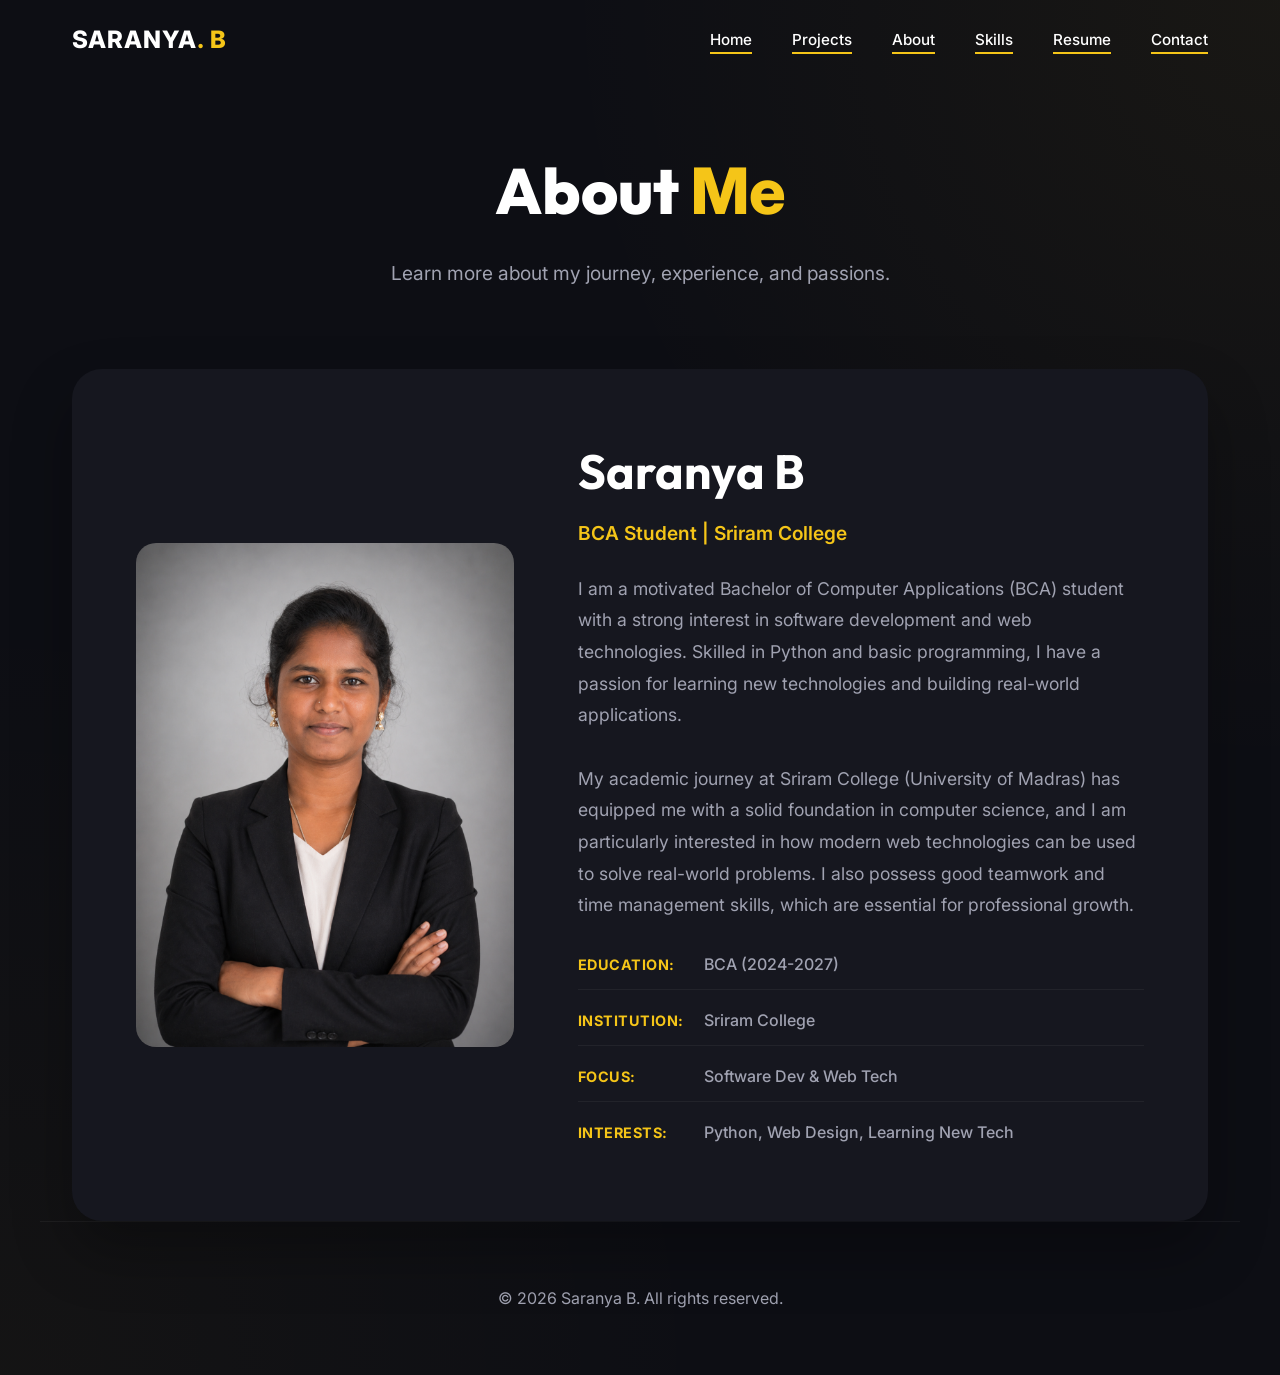
==== commit f913cf8e: "first commit" ====
--- a/about.html
+++ b/about.html
@@ -15,7 +15,7 @@
     <nav class="navbar" id="navbar">
         <div class="container nav-content">
             <div class="logo">
-                <a href="index.html">SARANYA<span>.</span></a>
+                <a href="index.html">SARANYA<span>. B</span></a>
             </div>
             <ul class="nav-links" id="nav-links">
                 <li><a href="index.html">Home</a></li>
--- a/style.css
+++ b/style.css
@@ -802,22 +802,53 @@
 .personal-details {
     display: flex;
     flex-direction: column;
+    gap: 1.2rem;
+    margin-top: 2rem;
+}
+
+.detail {
+    display: flex;
+    align-items: flex-start;
     gap: 1rem;
-}
-
-.detail {
-    display: flex;
-    gap: 1rem;
+    padding-bottom: 0.8rem;
+    border-bottom: 1px solid rgba(255, 255, 255, 0.05);
+}
+
+.detail:last-child {
+    border-bottom: none;
 }
 
 .label {
     font-weight: 700;
-    color: var(--white);
-    min-width: 100px;
+    color: var(--accent-color);
+    min-width: 110px;
+    font-size: 0.9rem;
+    text-transform: uppercase;
+    letter-spacing: 0.5px;
 }
 
 .value {
     color: var(--text-secondary);
+    font-weight: 500;
+    line-height: 1.4;
+    text-align: left;
+}
+
+/* Resume Specific List Grid */
+.resume-list-grid {
+    display: grid;
+    grid-template-columns: repeat(auto-fit, minmax(200px, 1fr));
+    gap: 1.5rem;
+    margin-top: 1rem;
+}
+
+.resume-list-grid p {
+    margin-bottom: 0.5rem;
+}
+
+.resume-list-grid strong {
+    color: var(--accent-color);
+    margin-right: 0.5rem;
 }
 
 /* Skills Page Specific */
@@ -1544,16 +1575,18 @@
     .nav-links, .nav-socials { display: none; }
     .hamburger { display: flex; }
     .hero-content { grid-template-columns: 1fr; text-align: center; }
-    .hero-text { order: 2; }
-    .hero-image { order: 1; max-width: 400px; margin: 0 auto; }
+    .hero-text { order: 1; }
+    .hero-image { order: 2; max-width: 400px; margin: 0 auto; }
     .underline { margin: 0 auto 2rem; }
     .description { margin-left: auto; margin-right: auto; }
     .stats { flex-wrap: wrap; gap: 2rem; }
     .stat-item { flex: 1 1 40%; }
     .stat-divider { display: none; }
-    .about-card, .contact-card { grid-template-columns: 1fr; padding: 3rem; text-align: center; }
-    .about-image { max-width: 300px; margin: 0 auto; }
-    .detail { justify-content: center; }
+    .about-card, .contact-card { grid-template-columns: 1fr; padding: 3rem; text-align: left; }
+    .about-image { max-width: 300px; margin: 0 auto 1.5rem; }
+    .about-text h2, .job-role, .bio { text-align: center; }
+    .personal-details { max-width: 450px; margin: 2rem auto 0; }
+    .detail { justify-content: flex-start; }
 }
 
 @media (max-width: 768px) {
@@ -1563,14 +1596,14 @@
 }
 
 @media (max-width: 480px) {
-    .container { padding: 0 1.2rem; }
-    .name { font-size: 2.8rem; }
+    .container { padding: 0 1.5rem; }
+    .name { font-size: 3rem; }
     .hero-btns { flex-direction: column; width: 100%; gap: 1rem; }
     .hero-btns .btn { width: 100%; min-width: unset; }
-    .hero-image .image-wrapper { width: 300px; height: 300px; margin: 0 auto; }
-    .stats { flex-direction: column; padding: 2.5rem 1.5rem; text-align: center; }
-    .stat-item { flex: 1 1 100%; }
-    .stat-number { font-size: 3rem; }
+    .hero-image .image-wrapper { width: 280px; height: 280px; margin: 0 auto; }
+    .stats { display: grid; grid-template-columns: 1fr 1fr; gap: 1.5rem; padding: 2.5rem 1.5rem; }
+    .stat-item { flex: unset; }
+    .stat-number { font-size: 2rem; }
     .about-card, .contact-card { padding: 2.5rem 1.5rem; }
     .resume-paper { padding: 3rem 1.5rem; }
     .skills-grid-inner { grid-template-columns: repeat(auto-fit, minmax(130px, 1fr)); }
@@ -1578,10 +1611,13 @@
 
 @media (max-width: 360px) {
     .name { font-size: 2.3rem; }
-    .role-title { font-size: 1.1rem; }
-    .section-title { font-size: 2.2rem; }
-    .hero-image .image-wrapper { width: 230px; height: 230px; }
-    .stat-number { font-size: 2.8rem; }
+    .role-title { font-size: 1rem; }
+    .section-title { font-size: 2rem; }
+    .hero-image .image-wrapper { width: 220px; height: 220px; }
+    .stat-number { font-size: 1.8rem; }
+    .stats { gap: 1rem; }
+    .label { min-width: 90px; font-size: 0.8rem; }
+    .value { font-size: 0.9rem; }
     .preview-card { padding: 1.5rem; }
     .preview-text { font-size: 1rem; }
     .skills-grid-inner { grid-template-columns: 1fr; }
